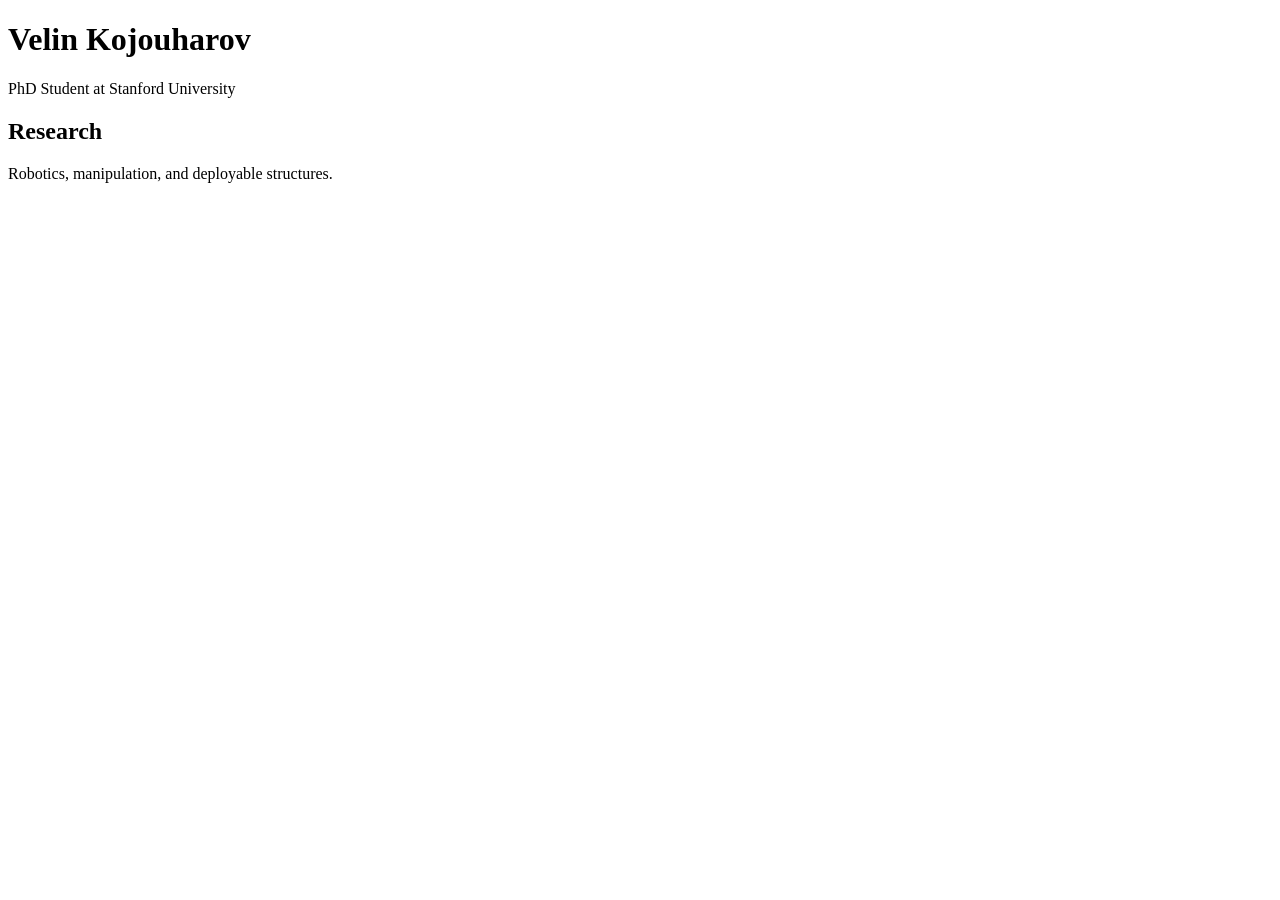
==== index.html @ d7c43210 "initial website test" ====
<!DOCTYPE html>
<html lang="en">
<head>
    <meta charset="UTF-8">
    <meta name="viewport" content="width=device-width, initial-scale=1.0">
    <title>Velin Kojouharov</title>
    <link rel="stylesheet" href="style.css">
</head>

<body>

    <h1>Velin Kojouharov</h1>
    <p>PhD Student at Stanford University</p>

    <h2>Research</h2>
    <p>Robotics, manipulation, and deployable structures.</p>

</body>
</html>
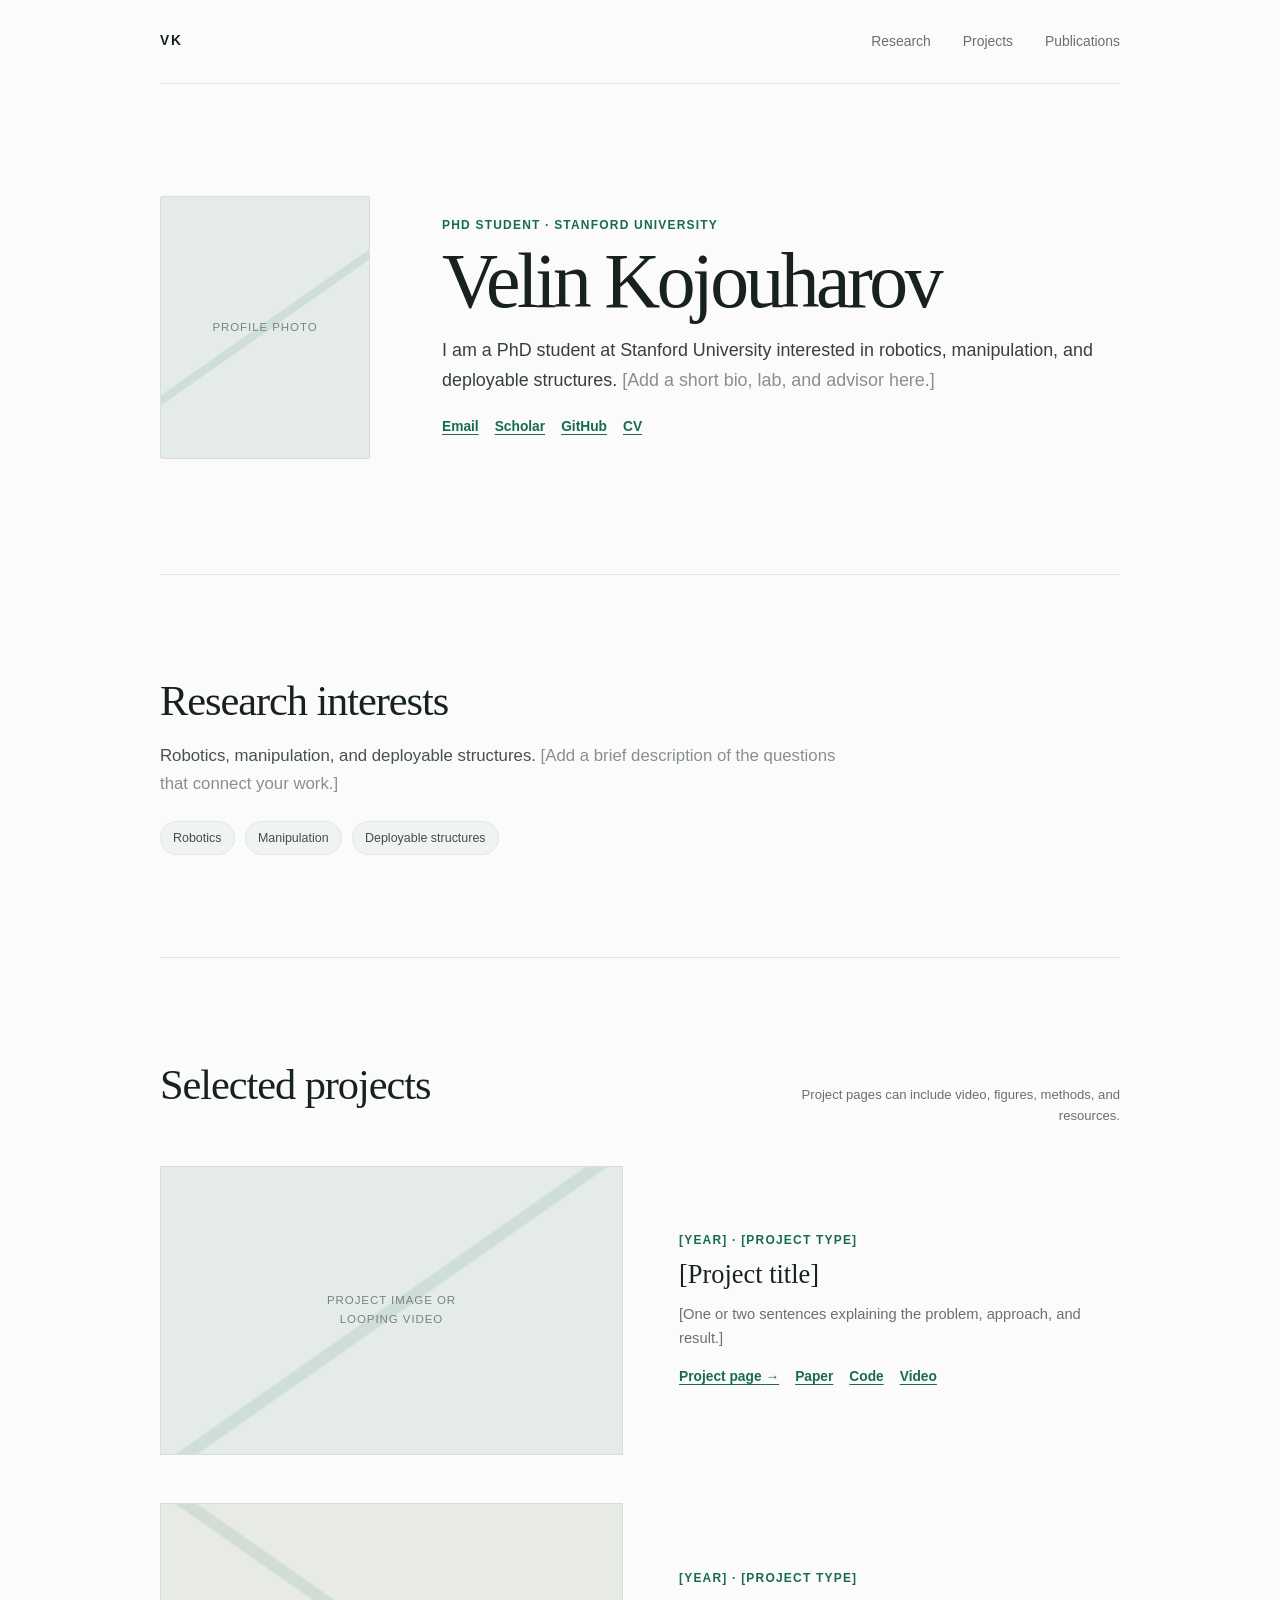
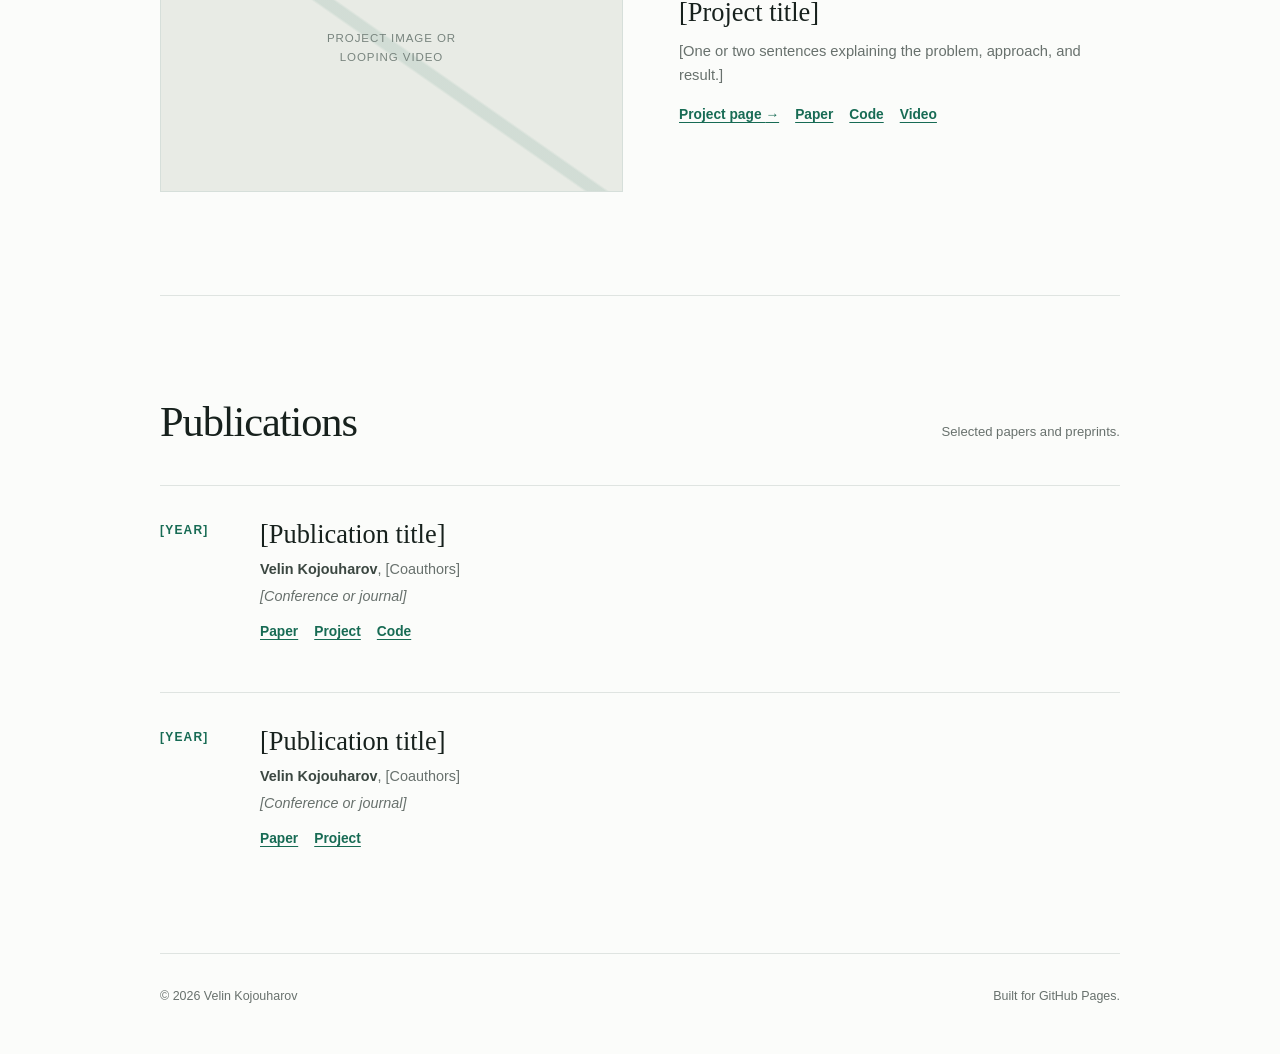
==== commit 65e2ccdf: "initial website test full" ====
--- a/index.html
+++ b/index.html
@@ -1,19 +1,147 @@
-<!DOCTYPE html>
+<!doctype html>
 <html lang="en">
 <head>
-    <meta charset="UTF-8">
-    <meta name="viewport" content="width=device-width, initial-scale=1.0">
-    <title>Velin Kojouharov</title>
-    <link rel="stylesheet" href="style.css">
+  <meta charset="utf-8">
+  <meta name="viewport" content="width=device-width, initial-scale=1">
+  <meta name="description" content="Velin Kojouharov — PhD student at Stanford University working in robotics, manipulation, and deployable structures.">
+  <title>Velin Kojouharov</title>
+  <link rel="stylesheet" href="style.css">
 </head>
+<body>
+  <a class="skip-link" href="#main-content">Skip to content</a>
 
-<body>
+  <header class="site-header">
+    <a class="wordmark" href="/" aria-label="Velin Kojouharov, home">VK</a>
+    <nav aria-label="Primary navigation">
+      <a href="#research">Research</a>
+      <a href="#projects">Projects</a>
+      <a href="#publications">Publications</a>
+    </nav>
+  </header>
 
-    <h1>Velin Kojouharov</h1>
-    <p>PhD Student at Stanford University</p>
+  <main id="main-content">
+    <section class="intro" aria-labelledby="intro-title">
+      <div class="portrait placeholder" role="img" aria-label="Profile photo placeholder">
+        <span>Profile photo</span>
+      </div>
 
-    <h2>Research</h2>
-    <p>Robotics, manipulation, and deployable structures.</p>
+      <div class="intro-copy">
+        <p class="eyebrow">PhD Student · Stanford University</p>
+        <h1 id="intro-title">Velin Kojouharov</h1>
+        <p class="lede">
+          I am a PhD student at Stanford University interested in robotics,
+          manipulation, and deployable structures.
+          <span class="placeholder-copy">[Add a short bio, lab, and advisor here.]</span>
+        </p>
+        <div class="links" aria-label="Profile links">
+          <a href="#" aria-label="Email address placeholder">Email</a>
+          <a href="#" aria-label="Google Scholar profile placeholder">Scholar</a>
+          <a href="#" aria-label="GitHub profile placeholder">GitHub</a>
+          <a href="#" aria-label="Curriculum vitae placeholder">CV</a>
+        </div>
+      </div>
+    </section>
 
+    <section id="research" class="section" aria-labelledby="research-title">
+      <h2 id="research-title">Research interests</h2>
+      <p class="section-intro">
+        Robotics, manipulation, and deployable structures.
+        <span class="placeholder-copy">[Add a brief description of the questions that connect your work.]</span>
+      </p>
+      <ul class="topic-list" aria-label="Research topics">
+        <li>Robotics</li>
+        <li>Manipulation</li>
+        <li>Deployable structures</li>
+      </ul>
+    </section>
+
+    <section id="projects" class="section" aria-labelledby="projects-title">
+      <div class="section-heading">
+        <h2 id="projects-title">Selected projects</h2>
+        <p>Project pages can include video, figures, methods, and resources.</p>
+      </div>
+
+      <div class="project-list">
+        <article class="project-card">
+          <a class="project-media placeholder" href="projects/project-one.html" aria-label="Open project one placeholder page">
+            <span>Project image or looping video</span>
+          </a>
+          <div class="project-copy">
+            <p class="project-meta">[Year] · [Project type]</p>
+            <h3><a href="projects/project-one.html">[Project title]</a></h3>
+            <p>[One or two sentences explaining the problem, approach, and result.]</p>
+            <div class="project-links">
+              <a href="projects/project-one.html">Project page <span aria-hidden="true">→</span></a>
+              <a href="#">Paper</a>
+              <a href="#">Code</a>
+              <a href="#">Video</a>
+            </div>
+          </div>
+        </article>
+
+        <article class="project-card">
+          <a class="project-media placeholder placeholder-alt" href="projects/project-two.html" aria-label="Open project two placeholder page">
+            <span>Project image or looping video</span>
+          </a>
+          <div class="project-copy">
+            <p class="project-meta">[Year] · [Project type]</p>
+            <h3><a href="projects/project-two.html">[Project title]</a></h3>
+            <p>[One or two sentences explaining the problem, approach, and result.]</p>
+            <div class="project-links">
+              <a href="projects/project-two.html">Project page <span aria-hidden="true">→</span></a>
+              <a href="#">Paper</a>
+              <a href="#">Code</a>
+              <a href="#">Video</a>
+            </div>
+          </div>
+        </article>
+      </div>
+    </section>
+
+    <section id="publications" class="section" aria-labelledby="publications-title">
+      <div class="section-heading">
+        <h2 id="publications-title">Publications</h2>
+        <p>Selected papers and preprints.</p>
+      </div>
+
+      <div class="publication-list">
+        <article class="publication">
+          <p class="publication-year">[Year]</p>
+          <div>
+            <h3>[Publication title]</h3>
+            <p class="authors"><strong>Velin Kojouharov</strong>, [Coauthors]</p>
+            <p class="venue">[Conference or journal]</p>
+            <div class="publication-links">
+              <a href="#">Paper</a>
+              <a href="#">Project</a>
+              <a href="#">Code</a>
+            </div>
+          </div>
+        </article>
+
+        <article class="publication">
+          <p class="publication-year">[Year]</p>
+          <div>
+            <h3>[Publication title]</h3>
+            <p class="authors"><strong>Velin Kojouharov</strong>, [Coauthors]</p>
+            <p class="venue">[Conference or journal]</p>
+            <div class="publication-links">
+              <a href="#">Paper</a>
+              <a href="#">Project</a>
+            </div>
+          </div>
+        </article>
+      </div>
+    </section>
+  </main>
+
+  <footer>
+    <p>© <span id="year">2026</span> Velin Kojouharov</p>
+    <p>Built for GitHub Pages.</p>
+  </footer>
+
+  <script>
+    document.getElementById('year').textContent = new Date().getFullYear();
+  </script>
 </body>
-</html>+</html>
--- a/style.css
+++ b/style.css
@@ -0,0 +1,423 @@
+:root {
+  --ink: #17211d;
+  --muted: #68716d;
+  --accent: #176b54;
+  --accent-dark: #0f4f3d;
+  --line: #dfe4e1;
+  --paper: #fbfcfa;
+  --soft: #f0f4f1;
+  --placeholder: #e5ece8;
+  --max-width: 960px;
+}
+
+* {
+  box-sizing: border-box;
+}
+
+html {
+  scroll-behavior: smooth;
+}
+
+body {
+  margin: 0;
+  color: var(--ink);
+  background: var(--paper);
+  font-family: Inter, ui-sans-serif, -apple-system, BlinkMacSystemFont, "Segoe UI", sans-serif;
+  font-size: 16px;
+  line-height: 1.65;
+  -webkit-font-smoothing: antialiased;
+}
+
+a {
+  color: var(--accent);
+  text-decoration-thickness: 1px;
+  text-underline-offset: 0.2em;
+}
+
+a:hover {
+  color: var(--accent-dark);
+}
+
+a:focus-visible {
+  outline: 2px solid var(--accent);
+  outline-offset: 4px;
+  border-radius: 2px;
+}
+
+.skip-link {
+  position: fixed;
+  top: 0.75rem;
+  left: 0.75rem;
+  z-index: 10;
+  padding: 0.45rem 0.7rem;
+  background: var(--ink);
+  color: white;
+  transform: translateY(-160%);
+}
+
+.skip-link:focus {
+  transform: translateY(0);
+}
+
+.site-header,
+main,
+footer {
+  width: min(calc(100% - 2.5rem), var(--max-width));
+  margin-inline: auto;
+}
+
+.site-header {
+  min-height: 84px;
+  display: flex;
+  align-items: center;
+  justify-content: space-between;
+  border-bottom: 1px solid var(--line);
+}
+
+.wordmark {
+  color: var(--ink);
+  font-size: 0.86rem;
+  font-weight: 750;
+  letter-spacing: 0.14em;
+  text-decoration: none;
+}
+
+nav {
+  display: flex;
+  gap: clamp(1rem, 4vw, 2rem);
+}
+
+nav a {
+  color: var(--muted);
+  font-size: 0.87rem;
+  text-decoration: none;
+}
+
+nav a:hover {
+  color: var(--ink);
+}
+
+.intro {
+  display: grid;
+  grid-template-columns: 210px minmax(0, 1fr);
+  gap: clamp(2rem, 6vw, 4.5rem);
+  align-items: center;
+  padding: clamp(4rem, 9vw, 7rem) 0 clamp(4.5rem, 9vw, 7.5rem);
+}
+
+.portrait {
+  aspect-ratio: 4 / 5;
+  border-radius: 2px;
+}
+
+.placeholder {
+  display: grid;
+  place-items: center;
+  overflow: hidden;
+  color: #78847e;
+  background:
+    linear-gradient(145deg, transparent 48.5%, rgba(23, 107, 84, 0.11) 49%, rgba(23, 107, 84, 0.11) 51%, transparent 51.5%),
+    var(--placeholder);
+  border: 1px solid #d6dfda;
+}
+
+.placeholder span {
+  max-width: 12rem;
+  padding: 1rem;
+  font-size: 0.72rem;
+  letter-spacing: 0.08em;
+  text-align: center;
+  text-transform: uppercase;
+}
+
+.eyebrow,
+.project-meta,
+.publication-year {
+  margin: 0 0 0.45rem;
+  color: var(--accent);
+  font-size: 0.75rem;
+  font-weight: 700;
+  letter-spacing: 0.1em;
+  text-transform: uppercase;
+}
+
+h1,
+h2,
+h3,
+p {
+  margin-top: 0;
+}
+
+h1 {
+  margin-bottom: 1.1rem;
+  font-family: Georgia, "Times New Roman", serif;
+  font-size: clamp(2.65rem, 7vw, 4.85rem);
+  font-weight: 400;
+  letter-spacing: -0.045em;
+  line-height: 0.98;
+}
+
+.lede {
+  max-width: 42rem;
+  margin-bottom: 1.3rem;
+  color: #36413c;
+  font-size: clamp(1rem, 2vw, 1.12rem);
+}
+
+.placeholder-copy {
+  color: #88908c;
+}
+
+.links,
+.project-links,
+.publication-links {
+  display: flex;
+  flex-wrap: wrap;
+  gap: 0.35rem 1rem;
+}
+
+.links a,
+.project-links a,
+.publication-links a {
+  font-size: 0.86rem;
+  font-weight: 650;
+}
+
+.section {
+  padding: clamp(3.5rem, 8vw, 6.5rem) 0;
+  border-top: 1px solid var(--line);
+  scroll-margin-top: 1rem;
+}
+
+.section h2 {
+  margin-bottom: 1rem;
+  font-family: Georgia, "Times New Roman", serif;
+  font-size: clamp(1.9rem, 4vw, 2.65rem);
+  font-weight: 400;
+  letter-spacing: -0.025em;
+  line-height: 1.15;
+}
+
+.section-intro {
+  max-width: 690px;
+  color: #46504c;
+  font-size: 1.05rem;
+}
+
+.topic-list {
+  display: flex;
+  flex-wrap: wrap;
+  gap: 0.65rem;
+  margin: 1.5rem 0 0;
+  padding: 0;
+  list-style: none;
+}
+
+.topic-list li {
+  padding: 0.35rem 0.75rem;
+  color: #405049;
+  background: var(--soft);
+  border: 1px solid #dfe7e2;
+  border-radius: 999px;
+  font-size: 0.78rem;
+}
+
+.section-heading {
+  display: flex;
+  align-items: baseline;
+  justify-content: space-between;
+  gap: 1.5rem;
+  margin-bottom: 2.4rem;
+}
+
+.section-heading h2,
+.section-heading p {
+  margin-bottom: 0;
+}
+
+.section-heading p {
+  max-width: 330px;
+  color: var(--muted);
+  font-size: 0.82rem;
+  text-align: right;
+}
+
+.project-list,
+.publication-list {
+  display: grid;
+  gap: 3rem;
+}
+
+.project-card {
+  display: grid;
+  grid-template-columns: minmax(260px, 1.05fr) minmax(260px, 1fr);
+  gap: clamp(1.5rem, 5vw, 3.5rem);
+  align-items: center;
+}
+
+.project-media {
+  aspect-ratio: 16 / 10;
+  color: #78847e;
+  text-decoration: none;
+  transition: transform 180ms ease, box-shadow 180ms ease;
+}
+
+.project-media:hover {
+  color: #5f6d66;
+  transform: translateY(-2px);
+  box-shadow: 0 12px 30px rgba(30, 51, 42, 0.1);
+}
+
+.placeholder-alt {
+  background:
+    linear-gradient(35deg, transparent 48.5%, rgba(23, 107, 84, 0.11) 49%, rgba(23, 107, 84, 0.11) 51%, transparent 51.5%),
+    #e8ebe5;
+}
+
+.project-copy h3,
+.publication h3 {
+  margin-bottom: 0.65rem;
+  font-family: Georgia, "Times New Roman", serif;
+  font-size: clamp(1.25rem, 3vw, 1.65rem);
+  font-weight: 400;
+  line-height: 1.25;
+}
+
+.project-copy h3 a {
+  color: var(--ink);
+  text-decoration: none;
+}
+
+.project-copy > p:not(.project-meta) {
+  margin-bottom: 1rem;
+  color: var(--muted);
+  font-size: 0.92rem;
+}
+
+.publication {
+  display: grid;
+  grid-template-columns: 76px minmax(0, 1fr);
+  gap: 1.5rem;
+  padding-top: 2rem;
+  border-top: 1px solid var(--line);
+}
+
+.publication-year {
+  padding-top: 0.2rem;
+}
+
+.publication h3 {
+  margin-bottom: 0.45rem;
+}
+
+.authors,
+.venue {
+  margin-bottom: 0.2rem;
+  color: var(--muted);
+  font-size: 0.9rem;
+}
+
+.venue {
+  margin-bottom: 0.75rem;
+  font-style: italic;
+}
+
+.authors strong {
+  color: #3b4741;
+  font-weight: 650;
+}
+
+footer {
+  display: flex;
+  justify-content: space-between;
+  padding: 2rem 0 3rem;
+  color: var(--muted);
+  border-top: 1px solid var(--line);
+  font-size: 0.78rem;
+}
+
+footer p {
+  margin: 0;
+}
+
+@media (max-width: 700px) {
+  .site-header {
+    min-height: 70px;
+  }
+
+  nav {
+    gap: 0.85rem;
+  }
+
+  nav a {
+    font-size: 0.78rem;
+  }
+
+  .intro {
+    grid-template-columns: 1fr;
+    gap: 2rem;
+    padding-top: 3rem;
+  }
+
+  .portrait {
+    width: min(52vw, 190px);
+  }
+
+  .section-heading {
+    display: block;
+  }
+
+  .section-heading p {
+    margin-top: -0.55rem;
+    text-align: left;
+  }
+
+  .project-card {
+    grid-template-columns: 1fr;
+    gap: 1.4rem;
+  }
+
+  .project-list {
+    gap: 3.5rem;
+  }
+}
+
+@media (max-width: 430px) {
+  .site-header,
+  main,
+  footer {
+    width: min(calc(100% - 1.5rem), var(--max-width));
+  }
+
+  .wordmark {
+    display: none;
+  }
+
+  .site-header,
+  nav {
+    width: 100%;
+  }
+
+  nav {
+    justify-content: space-between;
+  }
+
+  .publication {
+    grid-template-columns: 1fr;
+    gap: 0.25rem;
+  }
+
+  footer {
+    display: block;
+  }
+}
+
+@media (prefers-reduced-motion: reduce) {
+  html {
+    scroll-behavior: auto;
+  }
+
+  .project-media {
+    transition: none;
+  }
+}
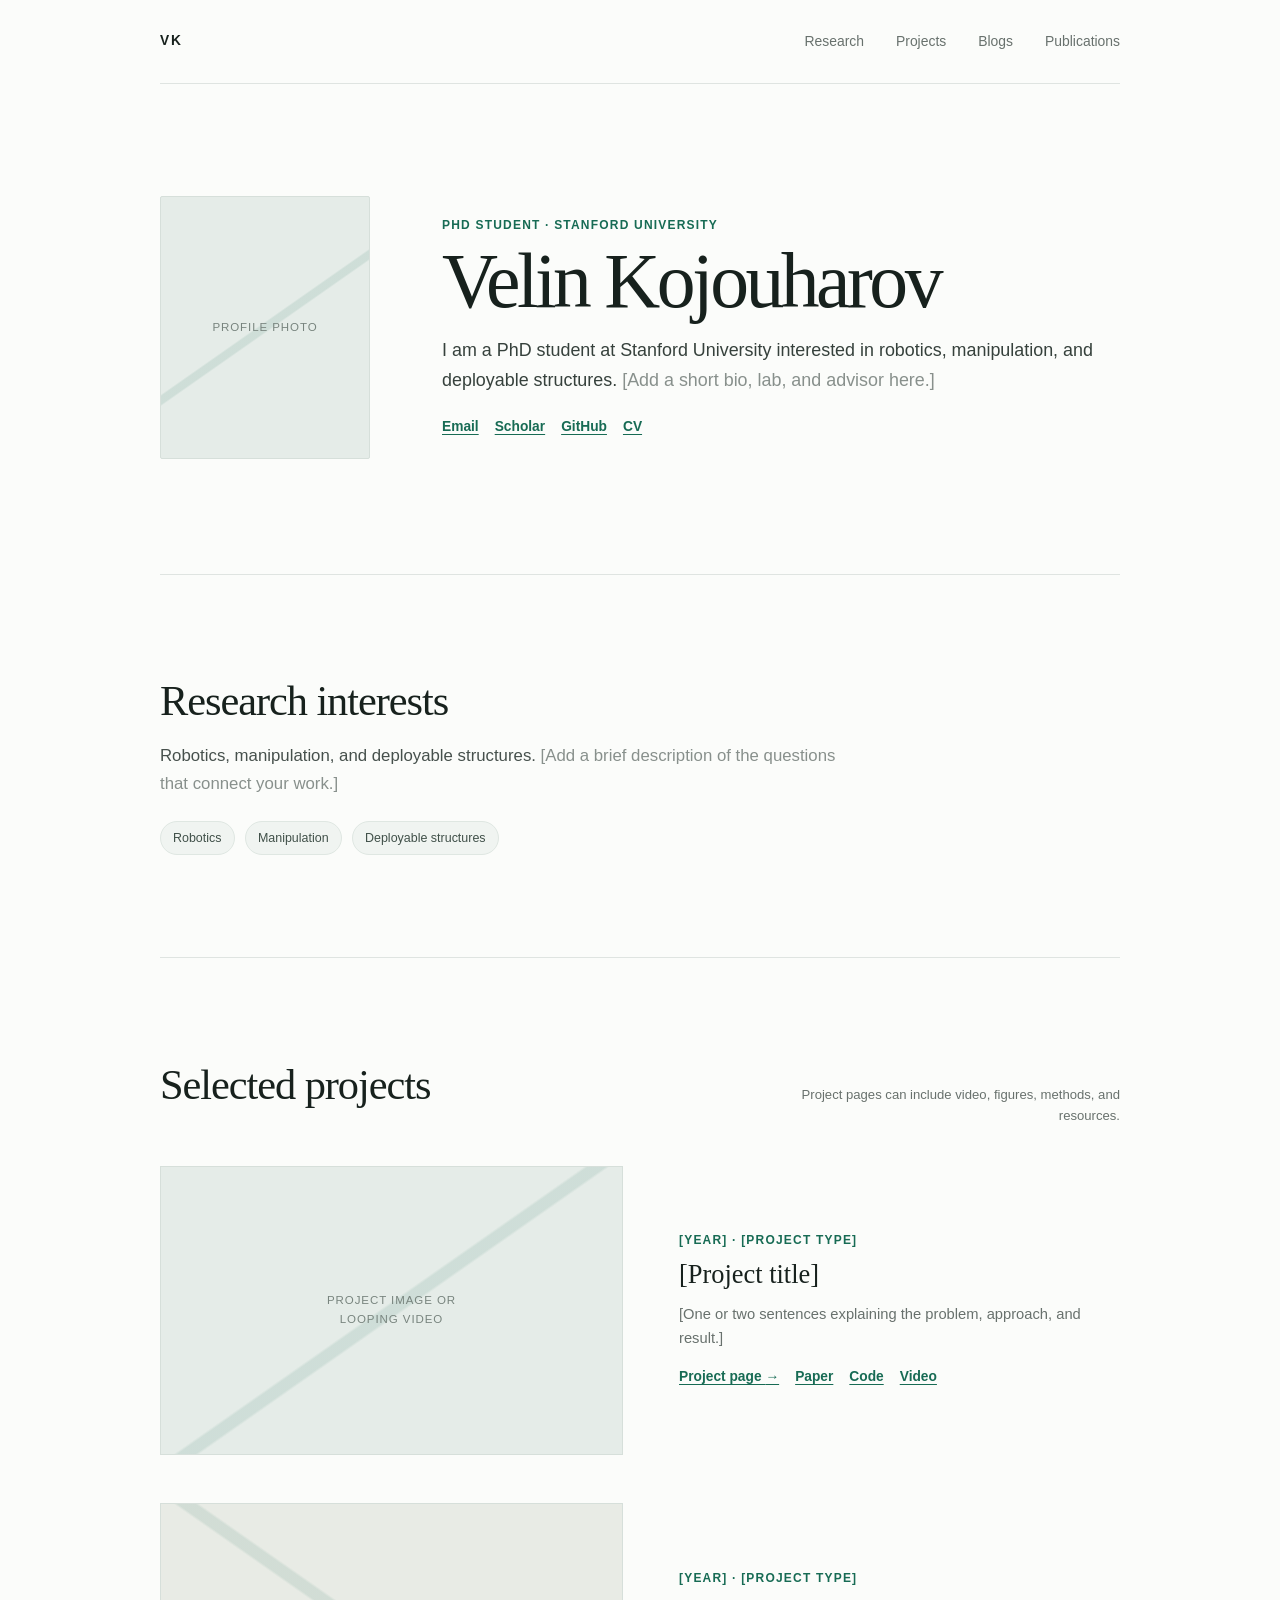
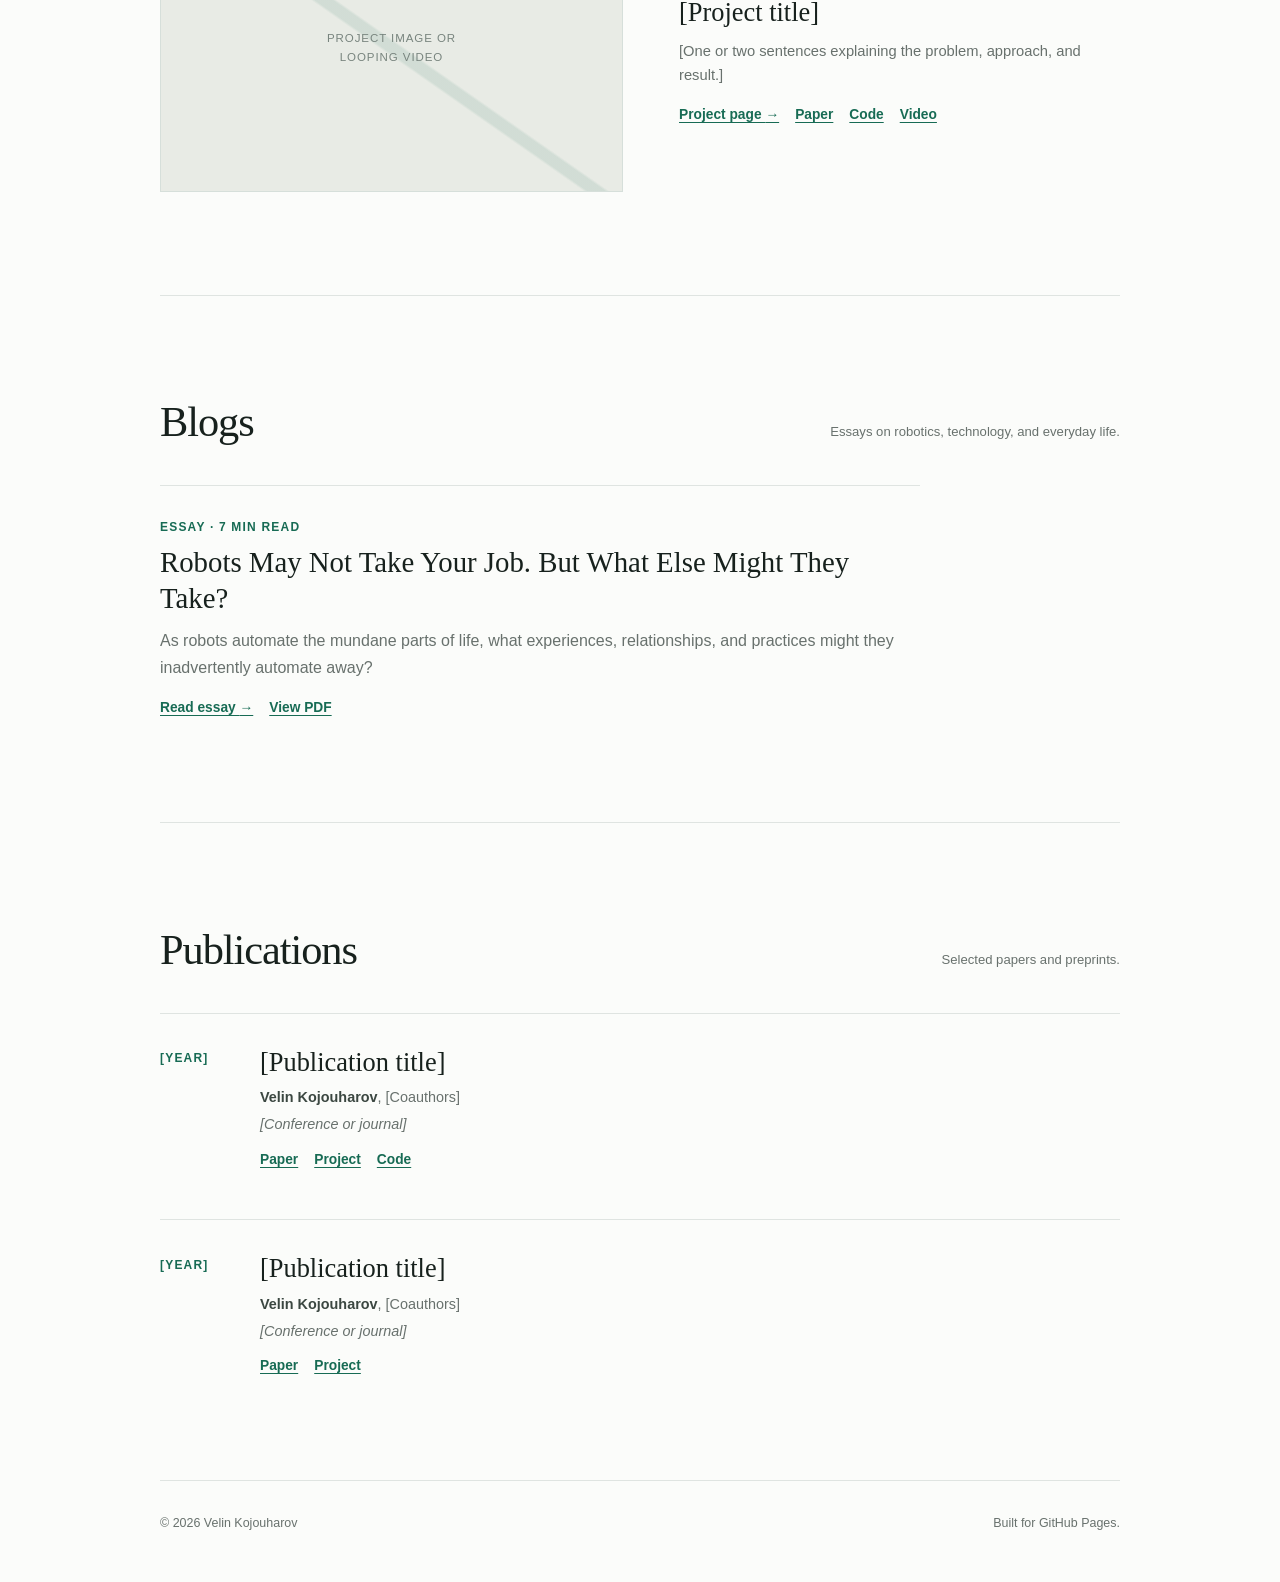
==== commit a408f848: "Add blog section and first essay" ====
--- a/index.html
+++ b/index.html
@@ -15,6 +15,7 @@
     <nav aria-label="Primary navigation">
       <a href="#research">Research</a>
       <a href="#projects">Projects</a>
+      <a href="#blogs">Blogs</a>
       <a href="#publications">Publications</a>
     </nav>
   </header>
@@ -98,6 +99,28 @@
       </div>
     </section>
 
+    <section id="blogs" class="section" aria-labelledby="blogs-title">
+      <div class="section-heading">
+        <h2 id="blogs-title">Blogs</h2>
+        <p>Essays on robotics, technology, and everyday life.</p>
+      </div>
+
+      <div class="blog-list">
+        <article class="blog-card">
+          <p class="blog-meta">Essay · 7 min read</p>
+          <h3><a href="blogs/robots-and-everyday-life.html">Robots May Not Take Your Job. But What Else Might They Take?</a></h3>
+          <p>
+            As robots automate the mundane parts of life, what experiences,
+            relationships, and practices might they inadvertently automate away?
+          </p>
+          <div class="blog-links">
+            <a href="blogs/robots-and-everyday-life.html">Read essay <span aria-hidden="true">→</span></a>
+            <a href="blog%20post.pdf">View PDF</a>
+          </div>
+        </article>
+      </div>
+    </section>
+
     <section id="publications" class="section" aria-labelledby="publications-title">
       <div class="section-heading">
         <h2 id="publications-title">Publications</h2>
--- a/style.css
+++ b/style.css
@@ -243,9 +243,92 @@
 }
 
 .project-list,
-.publication-list {
+.publication-list,
+.blog-list {
   display: grid;
   gap: 3rem;
+}
+
+.blog-card {
+  max-width: 760px;
+  padding-top: 2rem;
+  border-top: 1px solid var(--line);
+}
+
+.blog-meta {
+  margin-bottom: 0.45rem;
+  color: var(--accent);
+  font-size: 0.75rem;
+  font-weight: 700;
+  letter-spacing: 0.1em;
+  text-transform: uppercase;
+}
+
+.blog-card h3 {
+  margin-bottom: 0.7rem;
+  font-family: Georgia, "Times New Roman", serif;
+  font-size: clamp(1.35rem, 3vw, 1.8rem);
+  font-weight: 400;
+  line-height: 1.25;
+}
+
+.blog-card h3 a {
+  color: var(--ink);
+  text-decoration: none;
+}
+
+.blog-card > p:not(.blog-meta) {
+  margin-bottom: 1rem;
+  color: var(--muted);
+}
+
+.blog-links {
+  display: flex;
+  flex-wrap: wrap;
+  gap: 0.35rem 1rem;
+}
+
+.blog-links a {
+  font-size: 0.86rem;
+  font-weight: 650;
+}
+
+.blog-post {
+  max-width: 720px;
+  margin-inline: auto;
+  padding: clamp(4rem, 9vw, 7rem) 0;
+}
+
+.blog-post-header {
+  margin-bottom: 3rem;
+  padding-bottom: 2rem;
+  border-bottom: 1px solid var(--line);
+}
+
+.blog-post-header h1 {
+  font-size: clamp(2.4rem, 7vw, 4.3rem);
+  line-height: 1.05;
+}
+
+.blog-post-header .lede {
+  margin-bottom: 0;
+}
+
+.blog-content {
+  color: #36413c;
+  font-family: Georgia, "Times New Roman", serif;
+  font-size: clamp(1.04rem, 2vw, 1.12rem);
+  line-height: 1.82;
+}
+
+.blog-content p {
+  margin-bottom: 1.45rem;
+}
+
+.blog-content .closing-question {
+  margin-top: 2.5rem;
+  color: var(--ink);
+  font-size: 1.25em;
 }
 
 .project-card {
